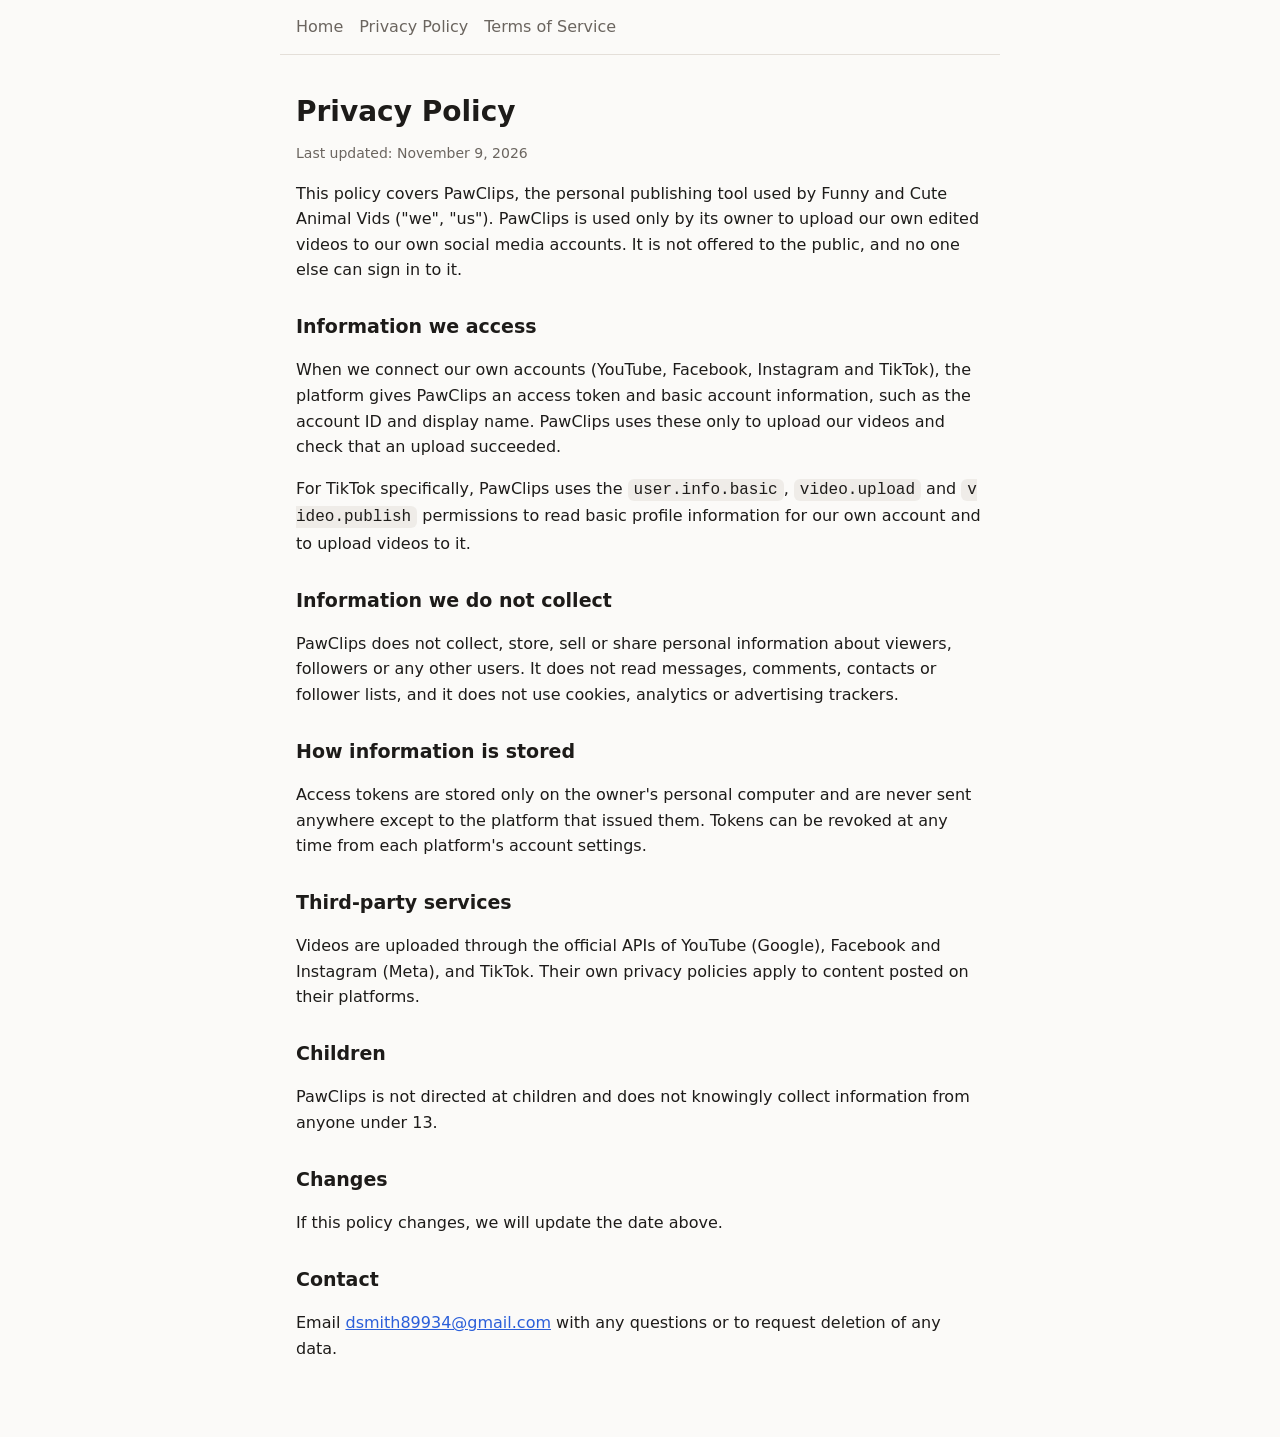
==== privacy.html @ 8dc3ec03 "Add privacy policy, terms of service and TikTok callback page Co-Authored-By: Claude Opus 5.5 <norep" ====
<!doctype html>
<html lang="en"><head><meta charset="utf-8"><meta name="viewport" content="width=device-width, initial-scale=1">
<title>Privacy Policy</title><link rel="stylesheet" href="style.css"></head>
<body>
<nav><a href="./">Home</a><a href="privacy.html">Privacy Policy</a><a href="terms.html">Terms of Service</a></nav>
<main>
<h1>Privacy Policy</h1>
<p class="muted">Last updated: November 9, 2026</p>

<p>This policy covers PawClips, the personal publishing tool used by Funny and Cute Animal Vids ("we", "us"). PawClips is used only by its owner to upload our own edited videos to our own social media accounts. It is not offered to the public, and no one else can sign in to it.</p>

<h2>Information we access</h2>
<p>When we connect our own accounts (YouTube, Facebook, Instagram and TikTok), the platform gives PawClips an access token and basic account information, such as the account ID and display name. PawClips uses these only to upload our videos and check that an upload succeeded.</p>
<p>For TikTok specifically, PawClips uses the <code>user.info.basic</code>, <code>video.upload</code> and <code>video.publish</code> permissions to read basic profile information for our own account and to upload videos to it.</p>

<h2>Information we do not collect</h2>
<p>PawClips does not collect, store, sell or share personal information about viewers, followers or any other users. It does not read messages, comments, contacts or follower lists, and it does not use cookies, analytics or advertising trackers.</p>

<h2>How information is stored</h2>
<p>Access tokens are stored only on the owner's personal computer and are never sent anywhere except to the platform that issued them. Tokens can be revoked at any time from each platform's account settings.</p>

<h2>Third-party services</h2>
<p>Videos are uploaded through the official APIs of YouTube (Google), Facebook and Instagram (Meta), and TikTok. Their own privacy policies apply to content posted on their platforms.</p>

<h2>Children</h2>
<p>PawClips is not directed at children and does not knowingly collect information from anyone under 13.</p>

<h2>Changes</h2>
<p>If this policy changes, we will update the date above.</p>

<h2>Contact</h2>
<p>Email <a href="mailto:dsmith89934@gmail.com">dsmith89934@gmail.com</a> with any questions or to request deletion of any data.</p>
</main></body></html>
---- style.css ----
:root { --bg:#fbfaf8; --ink:#1d1b19; --muted:#6b655f; --line:#e4dfd9; --accent:#2b5fd9; }
@media (prefers-color-scheme: dark) { :root { --bg:#161514; --ink:#eeeae5; --muted:#a39d96; --line:#35322f; --accent:#7aa2ff; } }
* { box-sizing: border-box }
body { margin:0; background:var(--bg); color:var(--ink); font:16px/1.6 system-ui, -apple-system, Segoe UI, sans-serif; }
main { max-width: 720px; margin: 0 auto; padding: 40px 16px 64px; }
h1 { font-size: 28px; line-height: 1.2; margin: 0 0 4px; }
h2 { font-size: 19px; margin: 28px 0 6px; }
p, li { color: var(--ink); }
.muted { color: var(--muted); font-size: 14px; }
a { color: var(--accent); }
nav { display:flex; gap:16px; padding: 14px 16px; border-bottom:1px solid var(--line); max-width:720px; margin:0 auto; }
nav a { text-decoration:none; color:var(--muted); }
code, .code { font-family: ui-monospace, Consolas, monospace; background: color-mix(in srgb, var(--line) 50%, transparent); padding: 2px 6px; border-radius: 6px; word-break: break-all; }
.box { border:1px solid var(--line); border-radius:12px; padding:16px; margin-top:16px; }
button { font:inherit; padding:8px 14px; border-radius:8px; border:1px solid var(--line); background:var(--accent); color:#fff; cursor:pointer; }
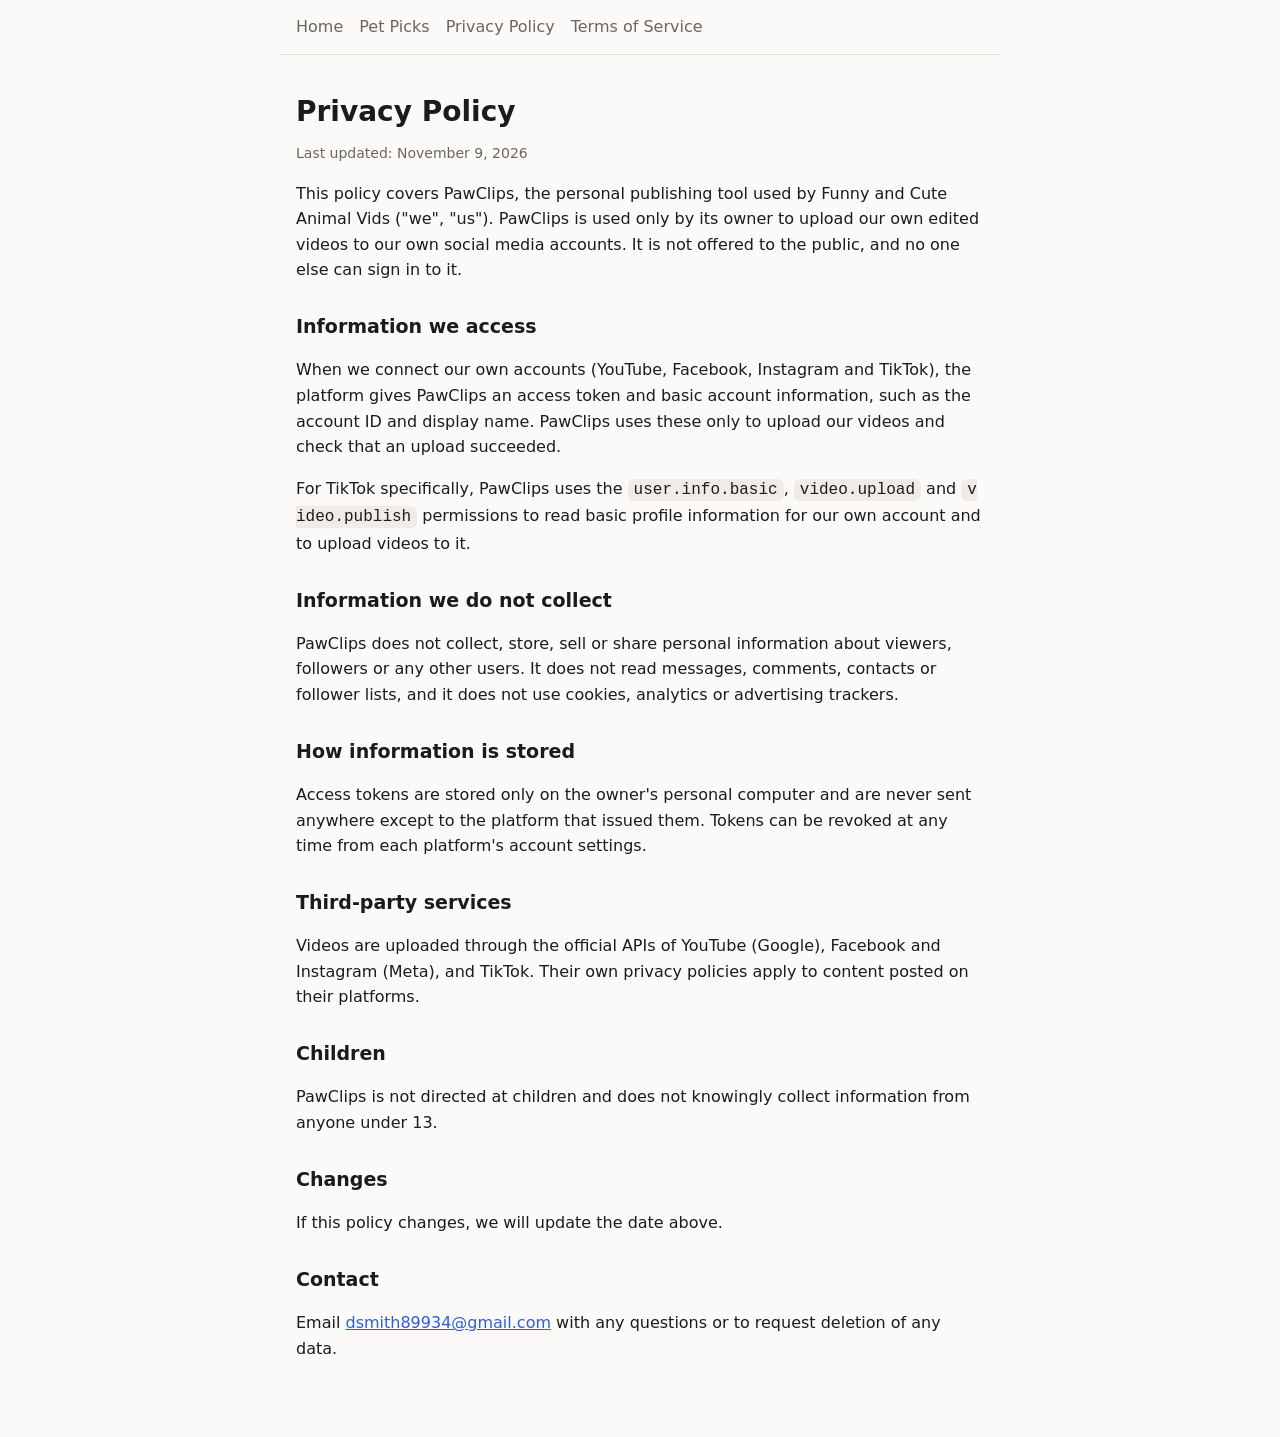
==== commit 6487bb44: "Add Pet Picks affiliate page and nav link Co-Authored-By: Claude Opus 5.5 <noreply@anthropic.com>" ====
--- a/privacy.html
+++ b/privacy.html
@@ -2,7 +2,7 @@
 <html lang="en"><head><meta charset="utf-8"><meta name="viewport" content="width=device-width, initial-scale=1">
 <title>Privacy Policy</title><link rel="stylesheet" href="style.css"></head>
 <body>
-<nav><a href="./">Home</a><a href="privacy.html">Privacy Policy</a><a href="terms.html">Terms of Service</a></nav>
+<nav><a href="./">Home</a><a href="picks.html">Pet Picks</a><a href="privacy.html">Privacy Policy</a><a href="terms.html">Terms of Service</a></nav>
 <main>
 <h1>Privacy Policy</h1>
 <p class="muted">Last updated: November 9, 2026</p>
